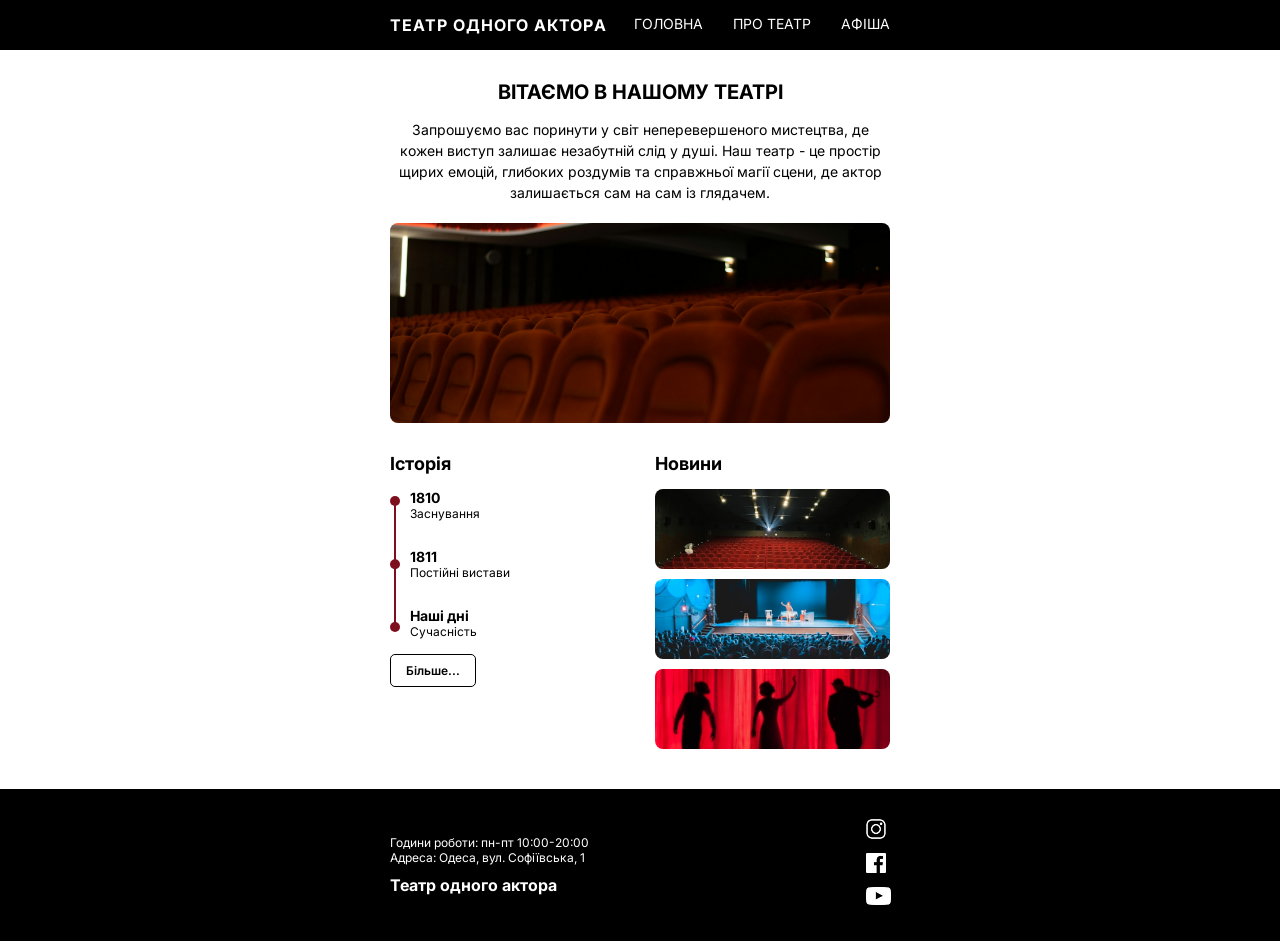
==== docs/index.html @ 8eae7f3a "Initial commit" ====
<!DOCTYPE html>
<html lang="uk">

<head>
  <meta charset="UTF-8">
  <meta name="viewport" content="width=device-width, initial-scale=1.0">
  <title>Театр одного актора</title>
  <meta name="description" content="Офіційний сайт Театру одного актора. Репертуар, новини та історія нашого театру.">
  <link rel="shortcut icon" href="img/favicon/favicon.ico" type="image/x-icon">
  <link rel="stylesheet" href="css/style.css">
</head>

<body>
  <header class="header">
    <div class="container header__inner">
      <input type="checkbox" id="menu-toggle" class="header__checkbox" hidden>      
      <label for="menu-toggle" class="header__burger"><img src="img/nav_btn.svg" alt="Menu"></label>
      <div class="header__title">ТЕАТР ОДНОГО АКТОРA</div>
      <nav class="header__nav">
        <a href="index.html">Головна</a>
        <a href="about.html">Про театр</a>
        <a href="schedule.html">Афіша</a>
      </nav>
    </div>
  </header> 

  <main>
    <section class="hero container">
      <h1 class="hero__title">ВІТАЄМО В НАШОМУ ТЕАТРІ</h1>
      <p class="hero__text">Запрошуємо вас поринути у світ неперевершеного мистецтва, де кожен виступ залишає незабутній
        слід у душі. Наш театр - це простір щирих емоцій, глибоких роздумів та справжньої магії сцени, де актор
        залишається сам на сам із глядачем.</p>
      <div class="hero__image">
        <img src="img/hero_img.jpg" alt="Сцена">
      </div>
    </section>

    <section class="info-section container">
      <div class="history">
        <h2>Історія</h2>
        <div class="history__timeline">
          <img src="img/timeline.svg" alt="Лінія часу" class="history-line">
          <div class="history__content">
            <div class="history__item">
              <strong>1810</strong><br>Заснування
            </div>
            <div class="history__item">
              <strong>1811</strong><br>Постійні вистави
            </div>
            <div class="history__item">
              <strong>Наші дні</strong><br>Сучасність
            </div>
          </div>
        </div>
        <a href="about.html" class="btn-more">Більше...</a>
      </div>

      <div class="news">
        <h2>Новини</h2>
        <div class="news__grid">
          <div class="news-item"><img src="img/news1.jpg" alt="Новина 1"></div>
          <div class="news-item"><img src="img/news2.jpg" alt="Новина 2"></div>
          <div class="news-item"><img src="img/news3.jpg" alt="Новина 3"></div>
        </div>
      </div>
    </section>
  </main>

  <footer class="footer">
    <div class="container footer__inner">
      <div class="footer__left">
        <div class="footer__info">
          Години роботи: пн-пт 10:00-20:00<br>
          Адреса: Одеса, вул. Софіївська, 1
        </div>
        <div class="footer__brand">Театр одного актора</div>
      </div>
      <div class="footer__socials">
        <a href="#" class="social-icon"><img src="img/ig_logo.png" alt="Inst"></a>
        <a href="#" class="social-icon"><img src="img/fb_logo.png" alt="FB"></a>
        <a href="#" class="social-icon"><img src="img/yt_logo.png" alt="YT"></a>
      </div>
    </div>
  </footer>

</body>

</html>
---- docs/css/style.css ----
@import url("https://fonts.googleapis.com/css2?family=Inter:wght@400;600;700&display=swap");
.header {
  background-color: black;
  color: white;
  padding: 15px 0;
  position: relative;
  z-index: 100;
}
.header__inner {
  display: flex;
  justify-content: space-between;
}
.header__burger {
  cursor: pointer;
  position: absolute;
  left: 20px;
  z-index: 101;
  display: block;
}
@media (min-width: 576px) {
  .header__burger {
    display: none;
  }
}
.header__title {
  width: 100%;
  text-align: center;
  font-size: 16px;
  font-weight: 700;
  letter-spacing: 1px;
  text-transform: uppercase;
}
@media (min-width: 576px) {
  .header__title {
    width: auto;
    text-align: left;
  }
}
.header__nav {
  position: absolute;
  top: 100%;
  left: 0;
  width: 100%;
  background-color: black;
  display: flex;
  flex-direction: column;
  max-height: 0;
  overflow: hidden;
  transition: all 0.4s ease;
}
.header__nav a {
  color: white;
  font-size: 14px;
  text-transform: uppercase;
  padding: 15px 20px;
  border-top: 1px solid #333;
  transition: color 0.3s;
}
.header__nav a:hover {
  color: #d9d9d9;
}
@media (min-width: 576px) {
  .header__nav {
    position: static;
    max-height: none;
    overflow: visible;
    flex-direction: row;
    background-color: transparent;
    width: auto;
    gap: 30px;
  }
  .header__nav a {
    padding: 0;
    border-top: none;
  }
}
@media (max-width: 575px) {
  .header__checkbox:checked ~ .header__nav {
    max-height: 250px;
    border-top: 1px solid #333;
  }
}

.footer {
  background-color: black;
  color: white;
  padding: 30px 20px;
}
.footer__inner {
  display: flex;
  justify-content: space-between;
  align-items: center;
}
.footer__info {
  font-size: 12px;
  margin-bottom: 10px;
}
.footer__brand {
  font-size: 16px;
  font-weight: 700;
}
.footer__socials {
  display: flex;
  flex-direction: column;
  gap: 10px;
}
.footer__socials .social-icon {
  width: 24px;
  height: 24px;
  display: block;
}

.hero {
  padding: 30px 0;
  text-align: center;
}
.hero__title {
  font-size: 20px;
  margin-bottom: 15px;
}
.hero__text {
  font-size: 14px;
  line-height: 1.5;
  margin-bottom: 20px;
}
.hero__image {
  height: 200px;
  border-radius: 8px;
  overflow: hidden;
}

.info-section {
  display: grid;
  grid-template-columns: 1fr 1fr;
  gap: 15px;
  margin-top: 20px;
}
@media (min-width: 576px) {
  .info-section {
    gap: 30px;
  }
}

.history h2 {
  font-size: 18px;
  margin-bottom: 15px;
}
.history__timeline {
  display: flex;
  gap: 10px;
  margin-bottom: 20px;
}
.history__timeline .history-line {
  width: 10px;
  height: 150px;
}
.history__timeline .history__content {
  display: flex;
  flex-direction: column;
  justify-content: space-between;
  height: 150px;
}
.history__timeline .history__item {
  font-size: 12px;
}
.history__timeline .history__item strong {
  font-size: 14px;
}
.history .btn-more {
  background: transparent;
  border: 1px solid black;
  padding: 8px 15px;
  font-size: 12px;
  border-radius: 5px;
  font-weight: 600;
}

.news h2 {
  font-size: 18px;
  margin-bottom: 15px;
}
.news__grid {
  display: flex;
  flex-direction: column;
  gap: 10px;
}
.news__grid .news-item {
  height: 80px;
  border-radius: 8px;
  overflow: hidden;
}

.about {
  padding-top: 20px;
}
.about__text {
  font-size: 14px;
  line-height: 1.5;
  margin-bottom: 20px;
}
.about__image {
  height: 200px;
  margin-bottom: 20px;
  border-radius: 8px;
  overflow: hidden;
}
.about__gallery {
  display: flex;
  flex-direction: column;
  gap: 15px;
}
.about__gallery .gallery-item {
  height: 200px;
  border-radius: 8px;
  overflow: hidden;
}
@media (min-width: 576px) {
  .about__gallery {
    display: grid;
    grid-template-columns: repeat(2, 1fr);
  }
}

.schedule {
  padding-top: 20px;
}
.schedule__month-nav {
  display: flex;
  justify-content: center;
  align-items: center;
  gap: 15px;
  margin-bottom: 20px;
}
.schedule__month-nav .current {
  font-size: 18px;
  font-weight: 700;
}
.schedule__month-nav button {
  background: none;
  border: none;
  font-size: 14px;
  color: #555;
}
.schedule__filters {
  display: flex;
  margin-bottom: 10px;
}
.schedule__filters input,
.schedule__filters select {
  flex: 1;
  min-width: 0;
  padding: 8px 5px;
  border: 1px solid black;
  font-size: 12px;
  background: white;
}
.schedule__filters input[type=date] {
  text-transform: uppercase;
}
.schedule__filters .btn-reset {
  background: transparent;
  border: 1px solid black;
  border-left: none;
  font-size: 12px;
  color: #888;
  padding: 0 5px;
  display: flex;
  align-items: center;
  justify-content: center;
}
.schedule__filters .btn-reset:hover {
  color: #000;
}
@media (min-width: 576px) {
  .schedule__filters input,
  .schedule__filters select {
    padding: 10px 15px;
    font-size: 14px;
  }
}
.schedule__separator {
  width: 100%;
  height: 5px;
  margin-bottom: 20px;
}
.schedule__grid {
  display: flex;
  flex-direction: column;
  gap: 30px;
}
@media (min-width: 576px) {
  .schedule__grid {
    flex-direction: row;
    flex-wrap: wrap;
  }
}
@media (min-width: 576px) {
  .schedule__grid .card {
    width: calc((100% - 30px) / 2);
  }
}
.schedule__grid .card__image {
  height: 200px;
  border-radius: 8px;
  overflow: hidden;
  margin-bottom: 10px;
}
.schedule__grid .card__title {
  text-align: center;
  font-size: 18px;
  margin-bottom: 10px;
}
.schedule__grid .card__info {
  display: flex;
  justify-content: space-between;
  font-size: 14px;
  margin-bottom: 15px;
}
.schedule__grid .card .btn-ticket {
  width: 100%;
  background-color: black;
  color: white;
  padding: 12px;
  border: none;
  font-size: 16px;
  font-weight: 600;
}

* {
  margin: 0;
  padding: 0;
  box-sizing: border-box;
}

body {
  font-family: "Inter", sans-serif;
  color: black;
  display: flex;
  flex-direction: column;
  min-height: 100vh;
  background-color: white;
}

a {
  text-decoration: none;
  color: inherit;
}

main {
  flex: 1;
  padding-bottom: 40px;
}

.img-placeholder {
  background-color: #d9d9d9;
  display: block;
  width: 100%;
  height: 100%;
  -o-object-fit: cover;
     object-fit: cover;
}

.hero__image img,
.card__image img,
.news-item img,
.about__image img,
.gallery-item img {
  width: 100%;
  height: 100%;
  -o-object-fit: cover;
     object-fit: cover;
  display: block;
}

.is-hidden {
  display: none !important;
}

.container {
  width: 100%;
  padding-left: 20px;
  padding-right: 20px;
  margin: 0 auto;
}
@media (min-width: 576px) {
  .container {
    max-width: 540px;
  }
}/*# sourceMappingURL=style.css.map */
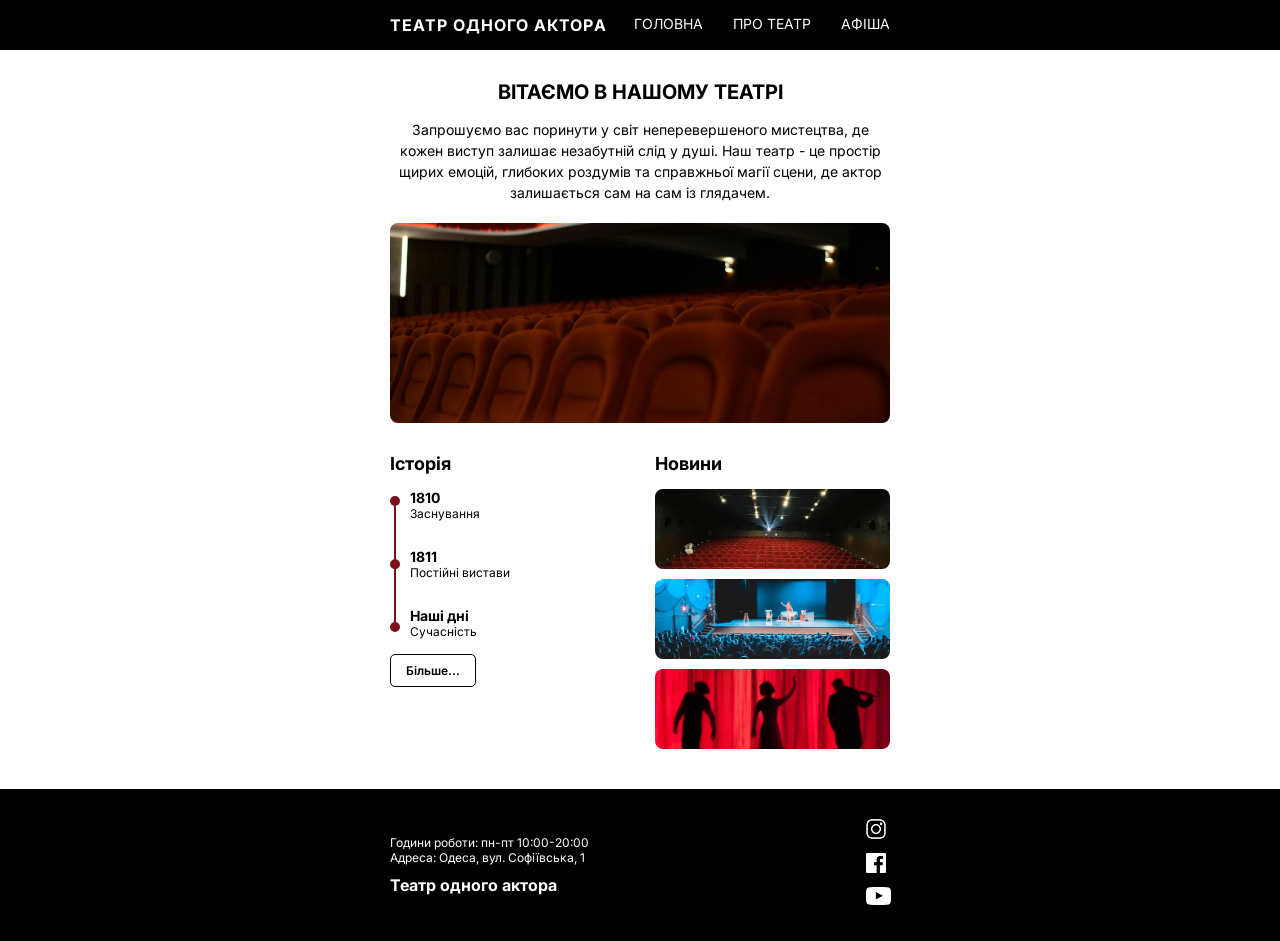
==== commit 53df10bb: "Images optimization" ====
--- a/docs/index.html
+++ b/docs/index.html
@@ -31,7 +31,7 @@
         слід у душі. Наш театр - це простір щирих емоцій, глибоких роздумів та справжньої магії сцени, де актор
         залишається сам на сам із глядачем.</p>
       <div class="hero__image">
-        <img src="img/hero_img.jpg" alt="Сцена">
+        <img src="img/hero_img.webp" alt="Сцена">
       </div>
     </section>
 
@@ -58,9 +58,9 @@
       <div class="news">
         <h2>Новини</h2>
         <div class="news__grid">
-          <div class="news-item"><img src="img/news1.jpg" alt="Новина 1"></div>
-          <div class="news-item"><img src="img/news2.jpg" alt="Новина 2"></div>
-          <div class="news-item"><img src="img/news3.jpg" alt="Новина 3"></div>
+          <div class="news-item"><img src="img/news1.webp" alt="Новина 1"></div>
+          <div class="news-item"><img src="img/news2.webp" alt="Новина 2"></div>
+          <div class="news-item"><img src="img/news3.webp" alt="Новина 3"></div>
         </div>
       </div>
     </section>
